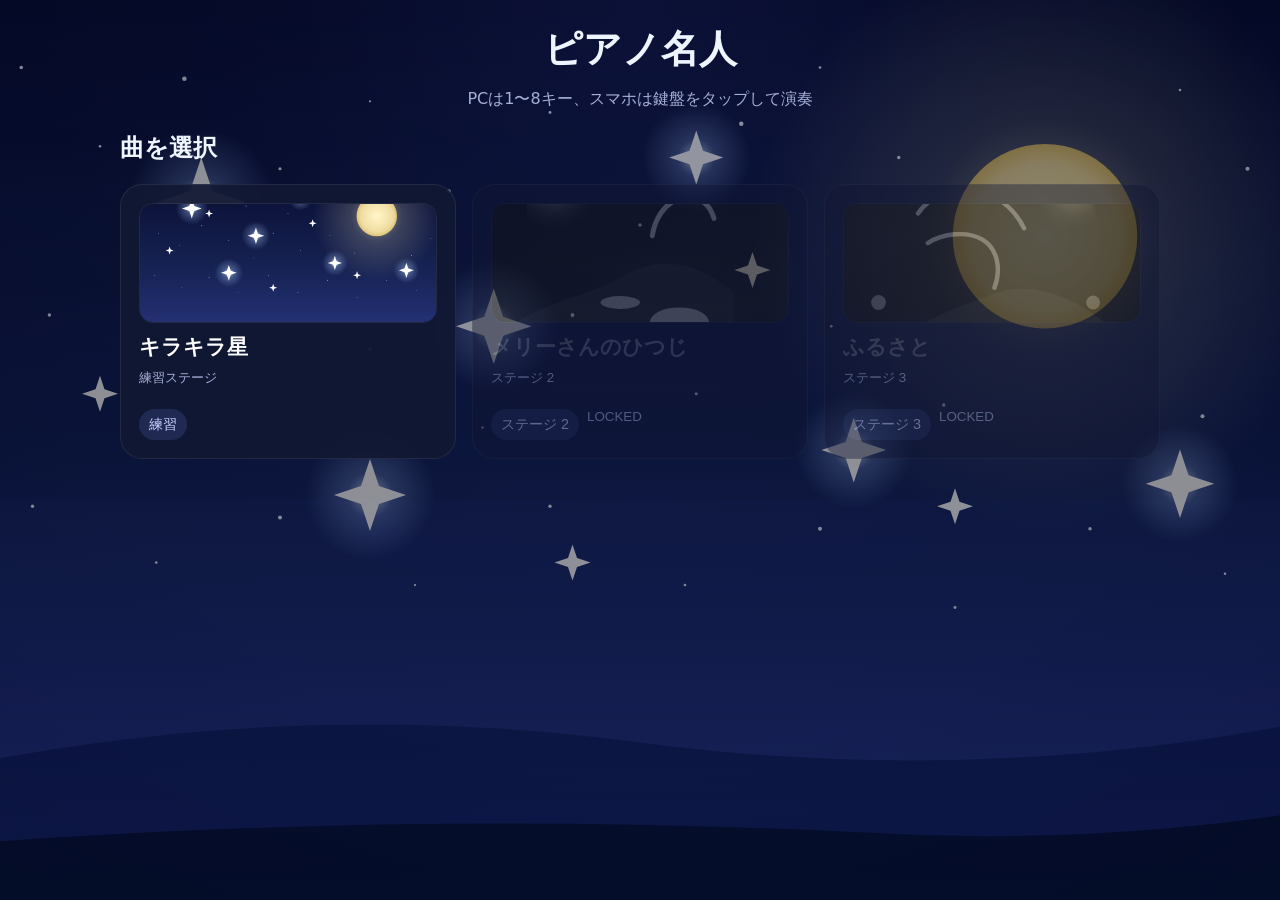
==== index.html @ 25db3dbf "Initial commit: ピアノ名人 Browser-based piano game with HTML/CSS/JS. Supports keyboard (1-8) and touch k" ====
<!DOCTYPE html>
<html lang="ja">
<head>
  <meta charset="UTF-8">
  <meta name="viewport" content="width=device-width, initial-scale=1.0">
  <title>ピアノ名人</title>
  <link rel="stylesheet" href="style.css">
</head>
<body>
  <div id="background-layer" class="song-bg-song1"></div>
  <div id="app" class="app-shell">
    <div id="countdown" class="countdown hidden" aria-hidden="true"></div>
    <header class="app-header">
      <h1>ピアノ名人</h1>
      <p>PCは1〜8キー、スマホは鍵盤をタップして演奏</p>
    </header>

    <main>
      <section id="selection-screen" class="screen screen-active">
        <h2>曲を選択</h2>
        <div id="song-list" class="song-list"></div>
      </section>

      <section id="game-screen" class="screen">
        <div class="game-info">
          <div>
            <p class="label">曲名</p>
            <h2 id="current-song-title"></h2>
            <p id="current-song-subtitle" class="subtitle"></p>
          </div>
          <div class="scoreboard">
            <p class="label">スコア</p>
            <div id="score-value">0</div>
            <p class="pass-line">合格ライン 60点</p>
          </div>
        </div>
        <div class="judge-panel">
          <span id="judge-text">準備中</span>
        </div>
        <div class="note-track" id="note-track">
          <div class="hit-line"></div>
        </div>
        <div class="keyboard-panel" id="keyboard-panel"></div>
      </section>

      <section id="result-screen" class="screen">
        <h2>演奏結果</h2>
        <div class="result-card">
          <p class="label">最終スコア</p>
          <div id="final-score">0</div>
          <p id="final-judge" class="result-judge">---</p>
        </div>
        <div class="result-actions">
          <button id="btn-retry" class="primary-button">再挑戦</button>
          <button id="btn-next-stage" class="primary-button">次のステージへ</button>
          <button id="btn-back-selection" class="secondary-button">曲選択に戻る</button>
        </div>
      </section>
    </main>
  </div>

  <script src="songs.js"></script>
  <script src="script.js"></script>
</body>
</html>
---- style.css ----
:root {
  color-scheme: dark;
  --bg-color: #0c1023;
  --panel-bg: rgba(7, 14, 33, 0.88);
  --panel-border: rgba(255, 255, 255, 0.12);
  --text-main: #eef5ff;
  --text-muted: #a6b0d8;
  --accent: #7c8bff;
  --accent-soft: #a6b0d8;
  --hit-line: rgba(255, 255, 255, 0.16);
}

* {
  box-sizing: border-box;
}

html, body {
  min-height: 100%;
  margin: 0;
  font-family: Inter, ui-sans-serif, system-ui, sans-serif;
  background: radial-gradient(circle at top, #141a3a 0%, #070c1d 46%, #02040f 100%);
  color: var(--text-main);
}

body {
  overflow-x: hidden;
}

#background-layer {
  position: fixed;
  inset: 0;
  background-size: cover;
  background-position: center;
  opacity: 0.55;
  filter: saturate(1.2);
  pointer-events: none;
  z-index: 0;
}

.app-shell {
  position: relative;
  z-index: 1;
  max-width: 1080px;
  margin: 0 auto;
  padding: 24px 20px 40px;
}

.countdown {
  position: fixed;
  inset: 0;
  display: flex;
  align-items: center;
  justify-content: center;
  z-index: 4;
  color: #ffffff;
  font-size: clamp(3rem, 10vw, 8rem);
  font-weight: 800;
  text-shadow: 0 6px 30px rgba(0,0,0,0.6);
  pointer-events: none;
}
.countdown.hidden { display: none; }

.app-header {
  margin-bottom: 22px;
  text-align: center;
}

.app-header h1 {
  margin: 0;
  font-size: clamp(2rem, 3vw, 3rem);
}

.app-header p {
  margin: 14px auto 0;
  max-width: 740px;
  color: var(--text-muted);
}

.screen {
  display: none;
}

.screen.screen-active {
  display: block;
}

.song-list {
  display: grid;
  grid-template-columns: repeat(auto-fit, minmax(240px, 1fr));
  gap: 16px;
}

.song-card {
  background: rgba(18, 24, 52, 0.92);
  border: 1px solid rgba(255, 255, 255, 0.08);
  border-radius: 22px;
  padding: 18px;
  cursor: pointer;
  transition: transform 0.2s ease, border-color 0.2s ease;
  text-align: left;
  display: flex;
  flex-direction: column;
  gap: 10px;
}

.song-card:hover {
  transform: translateY(-2px);
  border-color: rgba(124, 139, 255, 0.45);
}

.song-card.disabled {
  opacity: 0.45;
  cursor: not-allowed;
}

.song-thumb {
  display: block;
  width: 100%;
  height: 120px;
  object-fit: cover;
  border-radius: 14px;
  border: 1px solid rgba(255, 255, 255, 0.08);
}

.song-card.disabled .song-thumb {
  filter: grayscale(1) brightness(0.7);
}

.song-title {
  margin: 0 0 8px;
  font-size: 1.3rem;
}

.song-subtitle,
.song-locked {
  margin: 0;
  color: var(--text-muted);
}

.song-meta {
  margin-top: 12px;
  display: flex;
  justify-content: space-between;
  gap: 8px;
}

.button-label {
  background: rgba(124, 139, 255, 0.15);
  border-radius: 999px;
  padding: 6px 10px;
  color: #c7d0ff;
  font-size: 0.9rem;
}

.game-info {
  display: grid;
  grid-template-columns: 1fr auto;
  gap: 16px;
  align-items: center;
  margin-bottom: 18px;
}

.label {
  margin: 0 0 6px;
  color: var(--text-muted);
  font-size: 0.95rem;
}

.subtitle {
  margin: 0;
  color: var(--accent-soft);
}

.scoreboard {
  text-align: right;
}

#score-value,
#final-score {
  font-size: clamp(2.25rem, 4vw, 3.8rem);
  margin: 6px 0 0;
  transition: color 0.2s ease;
}

#score-value.passing,
#final-score.passing {
  color: #7cff9e;
  text-shadow: 0 0 18px rgba(124, 255, 158, 0.45);
}

.pass-line {
  margin: 4px 0 0;
  color: var(--text-muted);
  font-size: 0.85rem;
}

.judge-panel {
  margin-bottom: 16px;
  color: #d7e3ff;
  font-size: 1.1rem;
}

.note-track {
  position: relative;
  min-height: 420px;
  border: 1px solid var(--panel-border);
  border-radius: 24px;
  background: rgba(5, 9, 24, 0.84);
  overflow: hidden;
  box-shadow: inset 0 0 64px rgba(0, 0, 0, 0.28);
}

.note-track::before {
  content: "";
  position: absolute;
  inset: 0;
  background: linear-gradient(180deg, transparent 0%, rgba(255,255,255,0.03) 60%, rgba(255,255,255,0.05) 100%);
  pointer-events: none;
}

.hit-line {
  position: absolute;
  left: 0;
  right: 0;
  bottom: 90px;
  height: 2px;
  background: var(--hit-line);
}

.note-block {
  position: absolute;
  width: calc(100% / 8 - 10px);
  height: 44px;
  border-radius: 14px;
  background: linear-gradient(180deg, rgba(124, 139, 255, 0.95), rgba(67, 82, 190, 0.85));
  box-shadow: 0 14px 40px rgba(89, 102, 238, 0.2);
  display: flex;
  align-items: center;
  justify-content: center;
  color: white;
  font-weight: 700;
  text-shadow: 0 0 18px rgba(28, 35, 88, 0.6);
}

.keyboard-panel {
  display: grid;
  grid-template-columns: repeat(8, minmax(0, 1fr));
  gap: 12px;
  margin-top: 22px;
}

.key-button {
  height: 64px;
  border-radius: 14px;
  border: 1px solid rgba(255, 255, 255, 0.1);
  background: rgba(255, 255, 255, 0.08);
  color: var(--text-main);
  font-size: 1rem;
  display: flex;
  flex-direction: column;
  align-items: center;
  justify-content: center;
  transition: transform 0.15s ease, background 0.15s ease;
}

.key-button:active,
.key-button.active {
  transform: translateY(2px);
  background: linear-gradient(180deg, rgba(255,255,255,0.22), rgba(124,139,255,0.22));
}

.key-label {
  margin: 0;
  font-size: 0.85rem;
  color: var(--text-muted);
}

.key-note {
  margin: 0;
  font-weight: 700;
}

.result-card {
  background: rgba(14, 20, 42, 0.96);
  border: 1px solid var(--panel-border);
  border-radius: 22px;
  padding: 28px;
  text-align: center;
}

.result-judge {
  margin: 18px 0 0;
  color: #b6d7ff;
  font-size: 1.2rem;
}

.result-actions {
  margin-top: 24px;
  text-align: center;
  display: flex;
  flex-wrap: wrap;
  justify-content: center;
  gap: 12px;
}

.primary-button {
  border: none;
  border-radius: 999px;
  padding: 14px 30px;
  color: white;
  background: linear-gradient(135deg, #7c8bff, #4d67ff);
  font-size: 1rem;
  cursor: pointer;
}

.primary-button:hover {
  filter: brightness(1.05);
}

.secondary-button {
  border: 1px solid rgba(255, 255, 255, 0.2);
  border-radius: 999px;
  padding: 14px 30px;
  color: var(--text-main);
  background: rgba(255, 255, 255, 0.06);
  font-size: 1rem;
  cursor: pointer;
}

.secondary-button:hover {
  background: rgba(255, 255, 255, 0.12);
}

@media (max-width: 700px) {
  .app-shell {
    padding: 16px 16px 32px;
  }

  .game-info {
    grid-template-columns: 1fr;
    text-align: left;
  }

  .keyboard-panel {
    gap: 10px;
    margin-top: 14px;
  }

  .key-button {
    height: 58px;
  }
}

.song-bg-song1 { background-image: url('images/song1.svg'); }
.song-bg-song2 { background-image: url('images/song2.svg'); }
.song-bg-song3 { background-image: url('images/song3.svg'); }
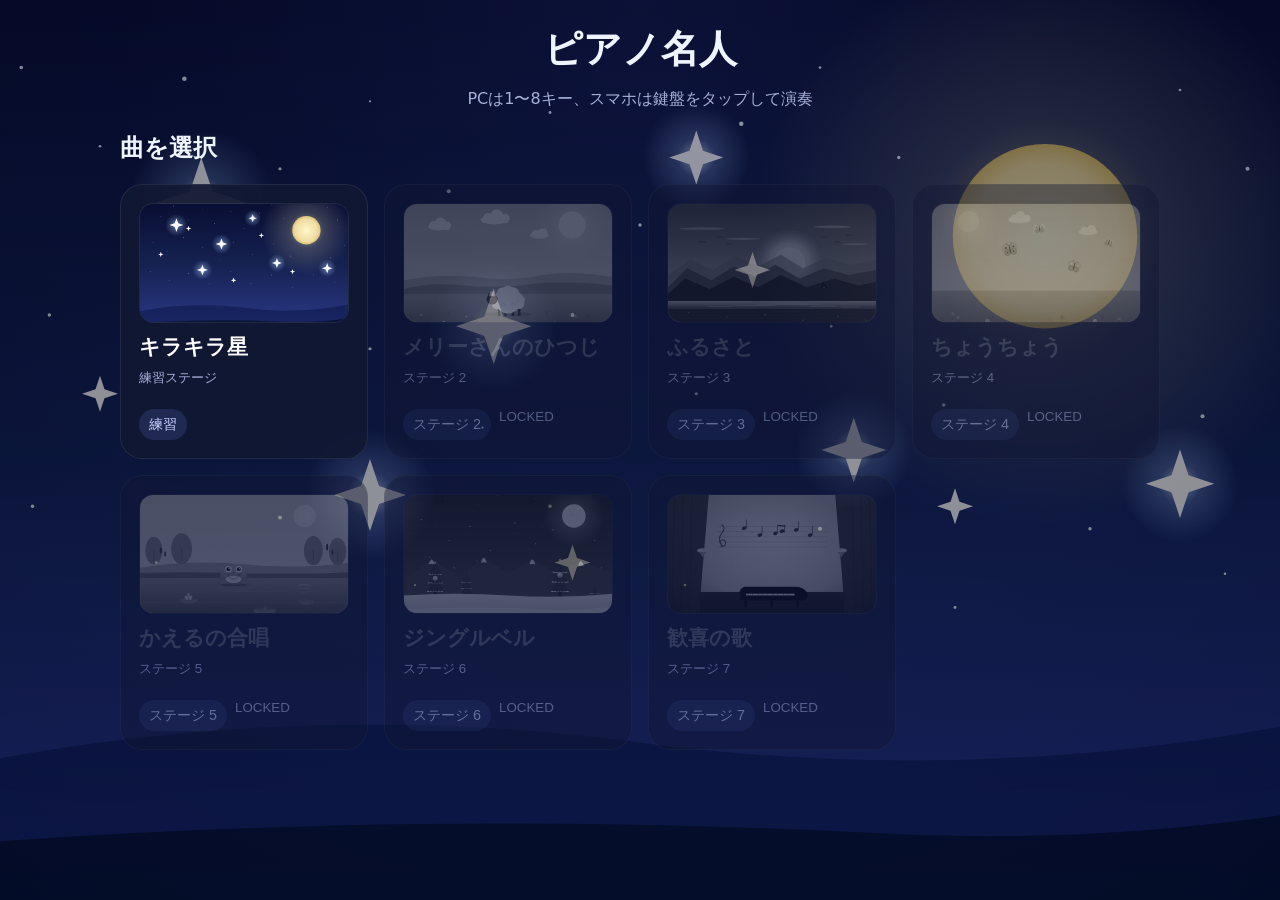
==== commit fab786f8: "Piano-style keyboard + 4 new songs with images Keyboard: - White keys with rounded bottoms, soft 3D " ====
--- a/index.html
+++ b/index.html
@@ -40,7 +40,9 @@
         <div class="note-track" id="note-track">
           <div class="hit-line"></div>
         </div>
-        <div class="keyboard-panel" id="keyboard-panel"></div>
+        <div class="piano-frame">
+          <div class="keyboard-panel" id="keyboard-panel"></div>
+        </div>
       </section>
 
       <section id="result-screen" class="screen">
--- a/style.css
+++ b/style.css
@@ -242,43 +242,92 @@
   text-shadow: 0 0 18px rgba(28, 35, 88, 0.6);
 }
 
+.piano-frame {
+  margin-top: 22px;
+  padding: 14px 14px 18px;
+  background: linear-gradient(180deg, #3a2418 0%, #1f120a 100%);
+  border-radius: 14px;
+  box-shadow: 0 10px 28px rgba(0, 0, 0, 0.5), inset 0 0 0 1px rgba(255, 255, 255, 0.06), inset 0 -3px 0 rgba(0, 0, 0, 0.4);
+}
+
 .keyboard-panel {
+  position: relative;
   display: grid;
-  grid-template-columns: repeat(8, minmax(0, 1fr));
-  gap: 12px;
-  margin-top: 22px;
+  grid-template-columns: repeat(8, 1fr);
+  gap: 0;
+  border-radius: 6px;
+  overflow: visible;
 }
 
 .key-button {
-  height: 64px;
-  border-radius: 14px;
-  border: 1px solid rgba(255, 255, 255, 0.1);
-  background: rgba(255, 255, 255, 0.08);
-  color: var(--text-main);
+  height: 170px;
+  border: none;
+  border-right: 1px solid #b8b8b8;
+  border-bottom: 5px solid #999999;
+  border-radius: 0 0 7px 7px;
+  background: linear-gradient(180deg, #ffffff 0%, #f4f4f4 60%, #e8e8e8 100%);
+  color: #2a2a2a;
   font-size: 1rem;
   display: flex;
-  flex-direction: column;
+  flex-direction: column-reverse;
   align-items: center;
-  justify-content: center;
-  transition: transform 0.15s ease, background 0.15s ease;
+  justify-content: flex-start;
+  padding: 14px 0 12px;
+  gap: 4px;
+  cursor: pointer;
+  position: relative;
+  z-index: 1;
+  transition: background 0.08s ease, transform 0.08s ease, border-bottom-width 0.08s ease;
+}
+
+.key-button:first-child {
+  border-top-left-radius: 4px;
+}
+
+.key-button:last-child {
+  border-right: none;
+  border-top-right-radius: 4px;
 }
 
 .key-button:active,
 .key-button.active {
-  transform: translateY(2px);
-  background: linear-gradient(180deg, rgba(255,255,255,0.22), rgba(124,139,255,0.22));
+  transform: translateY(3px);
+  background: linear-gradient(180deg, #e0e0e0 0%, #cccccc 60%, #b8b8b8 100%);
+  border-bottom-width: 2px;
 }
 
 .key-label {
   margin: 0;
   font-size: 0.85rem;
-  color: var(--text-muted);
+  color: #909090;
+  font-weight: 500;
 }
 
 .key-note {
   margin: 0;
-  font-weight: 700;
-}
+  font-weight: 800;
+  font-size: 1.05rem;
+  color: #1a1a1a;
+}
+
+.black-key {
+  position: absolute;
+  top: 0;
+  width: 7.4%;
+  height: 102px;
+  background: linear-gradient(180deg, #3a3a3a 0%, #1a1a1a 55%, #050505 100%);
+  border-radius: 0 0 5px 5px;
+  border: 1px solid #000000;
+  box-shadow: 0 5px 8px rgba(0, 0, 0, 0.55), inset 0 -3px 0 rgba(255, 255, 255, 0.08), inset 0 1px 0 rgba(255, 255, 255, 0.18);
+  pointer-events: none;
+  z-index: 2;
+}
+
+.black-key.bk-1 { left: calc(12.5% - 3.7%); }
+.black-key.bk-2 { left: calc(25% - 3.7%); }
+.black-key.bk-4 { left: calc(50% - 3.7%); }
+.black-key.bk-5 { left: calc(62.5% - 3.7%); }
+.black-key.bk-6 { left: calc(75% - 3.7%); }
 
 .result-card {
   background: rgba(14, 20, 42, 0.96);
@@ -341,16 +390,33 @@
     text-align: left;
   }
 
-  .keyboard-panel {
-    gap: 10px;
+  .piano-frame {
+    padding: 10px 10px 14px;
     margin-top: 14px;
   }
 
   .key-button {
-    height: 58px;
+    height: 130px;
+    padding: 10px 0 8px;
+  }
+
+  .key-note {
+    font-size: 0.95rem;
+  }
+
+  .key-label {
+    font-size: 0.75rem;
+  }
+
+  .black-key {
+    height: 78px;
   }
 }
 
 .song-bg-song1 { background-image: url('images/song1.svg'); }
 .song-bg-song2 { background-image: url('images/song2.svg'); }
 .song-bg-song3 { background-image: url('images/song3.svg'); }
+.song-bg-song4 { background-image: url('images/song4.svg'); }
+.song-bg-song5 { background-image: url('images/song5.svg'); }
+.song-bg-song6 { background-image: url('images/song6.svg'); }
+.song-bg-song7 { background-image: url('images/song7.svg'); }
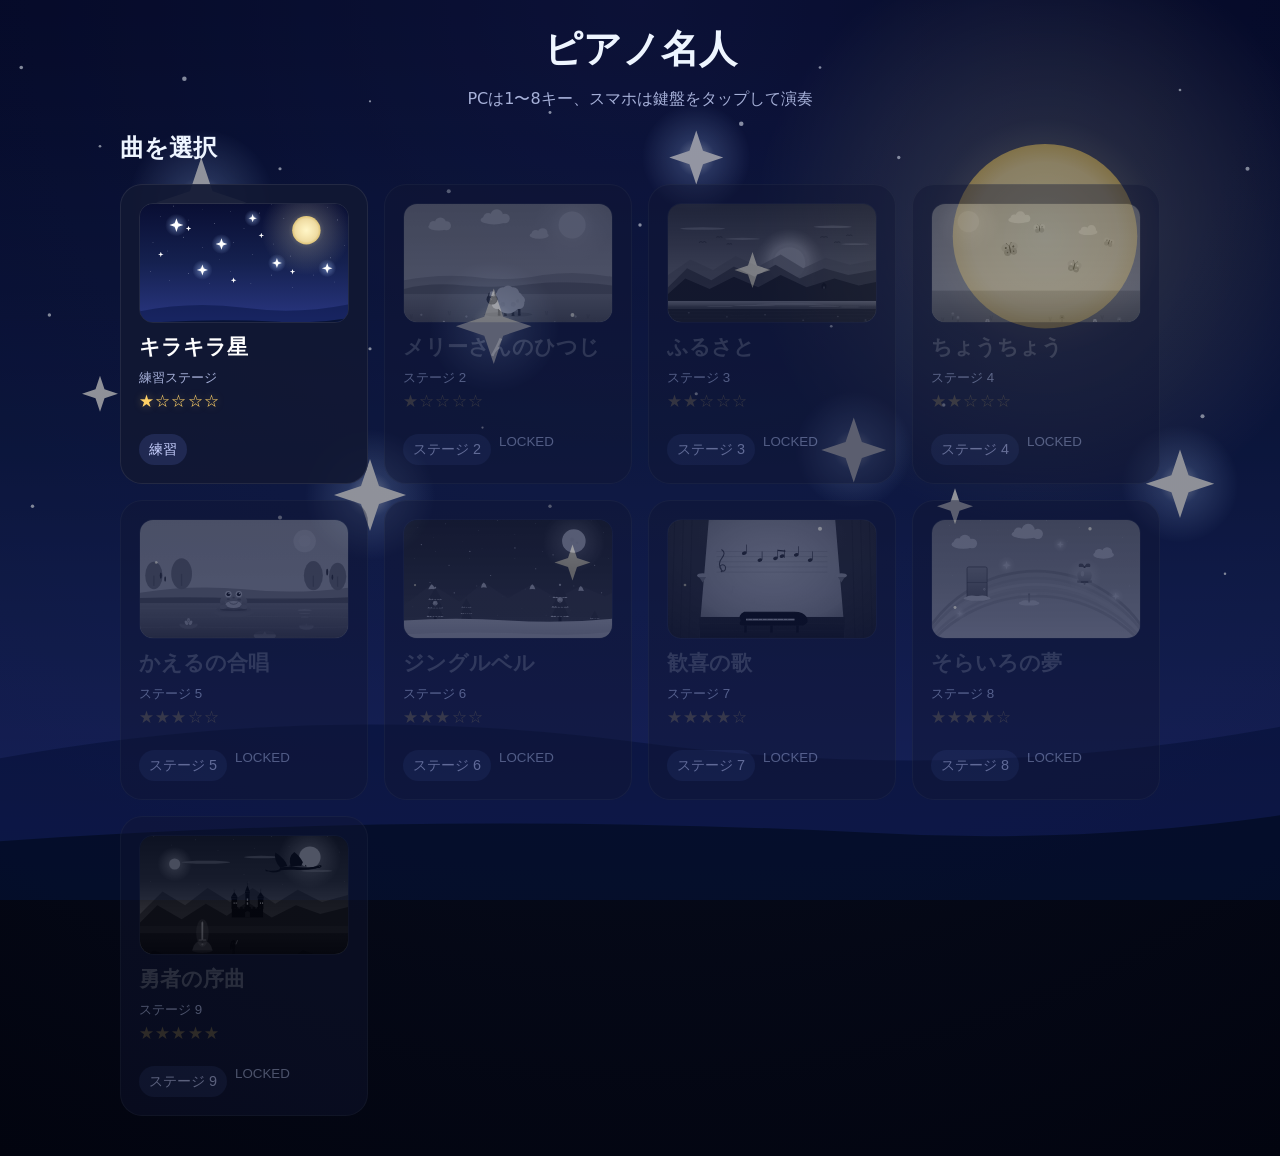
==== commit 24b4b8de: "Add combo, rank, difficulty stars + warmer piano synth - songs.js: per-song difficulty (1-5) and lea" ====
--- a/index.html
+++ b/index.html
@@ -36,6 +36,7 @@
         </div>
         <div class="judge-panel">
           <span id="judge-text">準備中</span>
+          <span id="combo-value" class="combo-value" aria-live="polite"></span>
         </div>
         <div class="note-track" id="note-track">
           <div class="hit-line"></div>
@@ -48,8 +49,10 @@
       <section id="result-screen" class="screen">
         <h2>演奏結果</h2>
         <div class="result-card">
+          <div id="final-rank" class="result-rank" data-rank="—">—</div>
           <p class="label">最終スコア</p>
           <div id="final-score">0</div>
+          <p id="final-max-combo" class="result-combo">MAX COMBO 0</p>
           <p id="final-judge" class="result-judge">---</p>
         </div>
         <div class="result-actions">
--- a/style.css
+++ b/style.css
@@ -198,6 +198,126 @@
   margin-bottom: 16px;
   color: #d7e3ff;
   font-size: 1.1rem;
+  display: flex;
+  align-items: center;
+  justify-content: space-between;
+  gap: 12px;
+}
+
+.combo-value {
+  font-weight: 800;
+  font-size: 1.1rem;
+  letter-spacing: 0.05em;
+  color: transparent;
+  transition: color 0.2s ease, text-shadow 0.2s ease, transform 0.2s ease;
+}
+
+.combo-value.active {
+  color: #a6b6ff;
+  text-shadow: 0 0 12px rgba(124, 139, 255, 0.55);
+}
+
+.combo-value.hot {
+  color: #ffd166;
+  text-shadow: 0 0 14px rgba(255, 209, 102, 0.85), 0 0 28px rgba(255, 168, 60, 0.55);
+  transform: scale(1.08);
+}
+
+.combo-value.fire {
+  color: #ff8a4c;
+  text-shadow: 0 0 16px rgba(255, 138, 76, 0.95), 0 0 32px rgba(255, 80, 40, 0.65), 0 0 50px rgba(255, 40, 20, 0.45);
+  transform: scale(1.16);
+  animation: comboFireFlicker 0.8s ease-in-out infinite alternate;
+}
+
+.combo-value.break-flash {
+  animation: comboBreak 0.6s ease-out;
+}
+
+@keyframes comboFireFlicker {
+  0%   { filter: brightness(1); }
+  100% { filter: brightness(1.25); }
+}
+
+@keyframes comboBreak {
+  0%   { color: #ff7a7a; text-shadow: 0 0 18px rgba(255, 122, 122, 0.95); transform: scale(1.25); }
+  50%  { transform: scale(0.92); }
+  100% { transform: scale(1); }
+}
+
+.song-difficulty {
+  margin: 4px 0 0;
+  color: #ffd166;
+  font-size: 0.95rem;
+  letter-spacing: 0.08em;
+  text-shadow: 0 0 8px rgba(255, 209, 102, 0.35);
+}
+
+.song-card.disabled .song-difficulty {
+  color: rgba(255, 209, 102, 0.35);
+  text-shadow: none;
+}
+
+.result-rank {
+  font-family: Inter, ui-sans-serif, system-ui, sans-serif;
+  font-size: clamp(4rem, 9vw, 7rem);
+  font-weight: 900;
+  line-height: 1;
+  margin: 0 auto 8px;
+  background: linear-gradient(135deg, #c9d2ff, #6f7fff);
+  -webkit-background-clip: text;
+  background-clip: text;
+  color: transparent;
+  filter: drop-shadow(0 4px 16px rgba(124, 139, 255, 0.45));
+  letter-spacing: 0.04em;
+}
+
+.result-rank[data-rank="S"] {
+  background: linear-gradient(135deg, #fff1a8, #ffb44a 55%, #ff7a2b);
+  -webkit-background-clip: text;
+  background-clip: text;
+  filter: drop-shadow(0 4px 18px rgba(255, 180, 74, 0.7));
+}
+
+.result-rank[data-rank="A"] {
+  background: linear-gradient(135deg, #f7c4ff, #c772ff);
+  -webkit-background-clip: text;
+  background-clip: text;
+  filter: drop-shadow(0 4px 16px rgba(199, 114, 255, 0.55));
+}
+
+.result-rank[data-rank="B"] {
+  background: linear-gradient(135deg, #aef4d0, #4cd190);
+  -webkit-background-clip: text;
+  background-clip: text;
+  filter: drop-shadow(0 4px 16px rgba(76, 209, 144, 0.55));
+}
+
+.result-rank[data-rank="C"] {
+  background: linear-gradient(135deg, #ffe7a8, #ffb060);
+  -webkit-background-clip: text;
+  background-clip: text;
+  filter: drop-shadow(0 4px 16px rgba(255, 176, 96, 0.5));
+}
+
+.result-rank[data-rank="D"] {
+  background: linear-gradient(135deg, #d6dfff, #7c8bff);
+  -webkit-background-clip: text;
+  background-clip: text;
+}
+
+.result-rank[data-rank="—"] {
+  background: linear-gradient(135deg, #ffb4b4, #ff7a7a);
+  -webkit-background-clip: text;
+  background-clip: text;
+  filter: drop-shadow(0 4px 16px rgba(255, 122, 122, 0.45));
+}
+
+.result-combo {
+  margin: 10px 0 0;
+  color: var(--accent-soft);
+  font-size: 0.95rem;
+  letter-spacing: 0.08em;
 }
 
 .note-track {
@@ -227,19 +347,199 @@
   background: var(--hit-line);
 }
 
+.judgment-effect {
+  position: absolute;
+  bottom: 110px;
+  transform: translateX(-50%);
+  font-weight: 800;
+  font-family: Inter, ui-sans-serif, system-ui, sans-serif;
+  pointer-events: none;
+  white-space: nowrap;
+  z-index: 6;
+  letter-spacing: 0.02em;
+}
+
+.judgment-effect.judgment-perfect {
+  color: #ffd166;
+  font-size: 2.1rem;
+  text-shadow: 0 0 18px rgba(255, 209, 102, 0.95), 0 0 36px rgba(255, 209, 102, 0.6), 0 0 60px rgba(255, 168, 60, 0.4);
+  animation: judgmentPop 0.85s cubic-bezier(0.18, 0.85, 0.3, 1) forwards;
+}
+
+.judgment-effect.judgment-perfect::before {
+  content: '';
+  position: absolute;
+  width: 180px;
+  height: 180px;
+  top: 50%;
+  left: 50%;
+  transform: translate(-50%, -50%);
+  background: radial-gradient(circle, rgba(255, 209, 102, 0.45) 0%, rgba(255, 168, 60, 0.18) 35%, transparent 65%);
+  z-index: -1;
+  animation: glowBurst 0.55s ease-out forwards;
+}
+
+.judgment-effect.judgment-perfect::after {
+  content: '';
+  position: absolute;
+  width: 130px;
+  height: 130px;
+  top: 50%;
+  left: 50%;
+  transform: translate(-50%, -50%);
+  background:
+    linear-gradient(0deg, transparent 46%, rgba(255, 234, 150, 0.85) 49%, rgba(255, 234, 150, 0.85) 51%, transparent 54%),
+    linear-gradient(45deg, transparent 46%, rgba(255, 234, 150, 0.7) 49%, rgba(255, 234, 150, 0.7) 51%, transparent 54%),
+    linear-gradient(90deg, transparent 46%, rgba(255, 234, 150, 0.85) 49%, rgba(255, 234, 150, 0.85) 51%, transparent 54%),
+    linear-gradient(135deg, transparent 46%, rgba(255, 234, 150, 0.7) 49%, rgba(255, 234, 150, 0.7) 51%, transparent 54%);
+  z-index: -1;
+  animation: raysSpin 0.55s ease-out forwards;
+}
+
+.judgment-effect.judgment-good {
+  color: #7cff9e;
+  font-size: 1.65rem;
+  text-shadow: 0 0 14px rgba(124, 255, 158, 0.9), 0 0 28px rgba(124, 255, 158, 0.45);
+  animation: judgmentPop 0.75s cubic-bezier(0.18, 0.85, 0.3, 1) forwards;
+}
+
+.judgment-effect.judgment-good::before {
+  content: '';
+  position: absolute;
+  width: 120px;
+  height: 120px;
+  top: 50%;
+  left: 50%;
+  transform: translate(-50%, -50%);
+  border-radius: 50%;
+  background: radial-gradient(circle, rgba(124, 255, 158, 0.4) 0%, rgba(124, 255, 158, 0.08) 50%, transparent 70%);
+  z-index: -1;
+  animation: ringExpand 0.6s ease-out forwards;
+}
+
+.judgment-effect.judgment-miss {
+  color: #ff7a7a;
+  font-size: 1.55rem;
+  text-shadow: 0 0 12px rgba(255, 122, 122, 0.85), 0 0 22px rgba(255, 122, 122, 0.35);
+  animation: judgmentShake 0.65s ease-out forwards;
+}
+
+@keyframes judgmentPop {
+  0% { opacity: 0; transform: translateX(-50%) translateY(28px) scale(0.55); }
+  18% { opacity: 1; transform: translateX(-50%) translateY(-4px) scale(1.25); }
+  35% { transform: translateX(-50%) translateY(-10px) scale(1); }
+  100% { opacity: 0; transform: translateX(-50%) translateY(-68px) scale(0.9); }
+}
+
+@keyframes judgmentShake {
+  0% { opacity: 0; transform: translateX(-50%) translateY(0) scale(0.8) rotate(0deg); }
+  15% { opacity: 1; transform: translateX(-54%) translateY(0) scale(1.1) rotate(-6deg); }
+  25% { transform: translateX(-46%) translateY(0) scale(1.1) rotate(6deg); }
+  35% { transform: translateX(-53%) translateY(0) scale(1.05) rotate(-4deg); }
+  50% { transform: translateX(-50%) translateY(0) scale(1) rotate(0deg); }
+  100% { opacity: 0; transform: translateX(-50%) translateY(22px) scale(0.85); }
+}
+
+@keyframes glowBurst {
+  0% { transform: translate(-50%, -50%) scale(0.3); opacity: 0; }
+  30% { opacity: 1; }
+  100% { transform: translate(-50%, -50%) scale(1.7); opacity: 0; }
+}
+
+@keyframes raysSpin {
+  0% { transform: translate(-50%, -50%) scale(0.4) rotate(0deg); opacity: 0; }
+  35% { opacity: 0.95; }
+  100% { transform: translate(-50%, -50%) scale(1.45) rotate(60deg); opacity: 0; }
+}
+
+@keyframes ringExpand {
+  0% { transform: translate(-50%, -50%) scale(0.4); opacity: 0; }
+  30% { opacity: 1; }
+  100% { transform: translate(-50%, -50%) scale(1.5); opacity: 0; }
+}
+
+.key-button.flash-perfect {
+  animation: keyFlashPerfect 0.42s ease-out;
+}
+
+.key-button.flash-good {
+  animation: keyFlashGood 0.4s ease-out;
+}
+
+.key-button.flash-miss {
+  animation: keyFlashMiss 0.32s ease-out;
+}
+
+@keyframes keyFlashPerfect {
+  0% {
+    background: linear-gradient(180deg, #fff7d6 0%, #ffd166 70%, #c89a35 100%);
+    box-shadow: 0 0 30px 8px rgba(255, 209, 102, 0.9), inset 0 0 20px rgba(255, 209, 102, 0.35);
+  }
+  100% {
+    background: linear-gradient(180deg, #ffffff 0%, #f4f4f4 60%, #e8e8e8 100%);
+    box-shadow: none;
+  }
+}
+
+@keyframes keyFlashGood {
+  0% {
+    background: linear-gradient(180deg, #d6ffe2 0%, #7cff9e 70%, #3da55a 100%);
+    box-shadow: 0 0 24px 6px rgba(124, 255, 158, 0.85);
+  }
+  100% {
+    background: linear-gradient(180deg, #ffffff 0%, #f4f4f4 60%, #e8e8e8 100%);
+    box-shadow: none;
+  }
+}
+
+@keyframes keyFlashMiss {
+  0%, 100% { transform: translateY(0) translateX(0); }
+  20% { transform: translateY(0) translateX(-5px); }
+  40% { transform: translateY(0) translateX(5px); }
+  60% { transform: translateY(0) translateX(-3px); }
+  80% { transform: translateY(0) translateX(3px); }
+}
+
 .note-block {
   position: absolute;
   width: calc(100% / 8 - 10px);
-  height: 44px;
+  min-height: 44px;
   border-radius: 14px;
   background: linear-gradient(180deg, rgba(124, 139, 255, 0.95), rgba(67, 82, 190, 0.85));
   box-shadow: 0 14px 40px rgba(89, 102, 238, 0.2);
   display: flex;
-  align-items: center;
+  align-items: flex-end;
   justify-content: center;
+  padding-bottom: 10px;
   color: white;
   font-weight: 700;
   text-shadow: 0 0 18px rgba(28, 35, 88, 0.6);
+  transition: opacity 0.18s ease, background 0.15s ease, box-shadow 0.15s ease;
+}
+
+.note-block.long-note {
+  background: linear-gradient(180deg, rgba(124, 139, 255, 0.45) 0%, rgba(102, 119, 230, 0.75) 60%, rgba(67, 82, 190, 0.95) 100%);
+  border-bottom: 4px solid #fff5b0;
+  box-shadow: 0 14px 40px rgba(89, 102, 238, 0.25), inset 0 0 0 1px rgba(255, 245, 176, 0.25);
+}
+
+.note-block.note-pressed {
+  background: linear-gradient(180deg, rgba(255, 230, 130, 0.55) 0%, rgba(255, 209, 102, 0.95) 100%);
+  border-bottom-color: #fff5b0;
+  box-shadow: 0 0 24px rgba(255, 209, 102, 0.7), inset 0 0 0 1px rgba(255, 245, 176, 0.6);
+}
+
+.note-block.note-perfect {
+  background: linear-gradient(180deg, rgba(255, 209, 102, 0.75), rgba(255, 168, 60, 0.4));
+}
+
+.note-block.note-good {
+  background: linear-gradient(180deg, rgba(124, 255, 158, 0.7), rgba(80, 180, 100, 0.4));
+}
+
+.note-block.note-miss,
+.note-block.note-missed {
+  background: linear-gradient(180deg, rgba(255, 122, 122, 0.55), rgba(180, 60, 60, 0.45));
 }
 
 .piano-frame {
@@ -420,3 +720,5 @@
 .song-bg-song5 { background-image: url('images/song5.svg'); }
 .song-bg-song6 { background-image: url('images/song6.svg'); }
 .song-bg-song7 { background-image: url('images/song7.svg'); }
+.song-bg-song8 { background-image: url('images/song8.svg'); }
+.song-bg-song9 { background-image: url('images/song9.svg'); }
